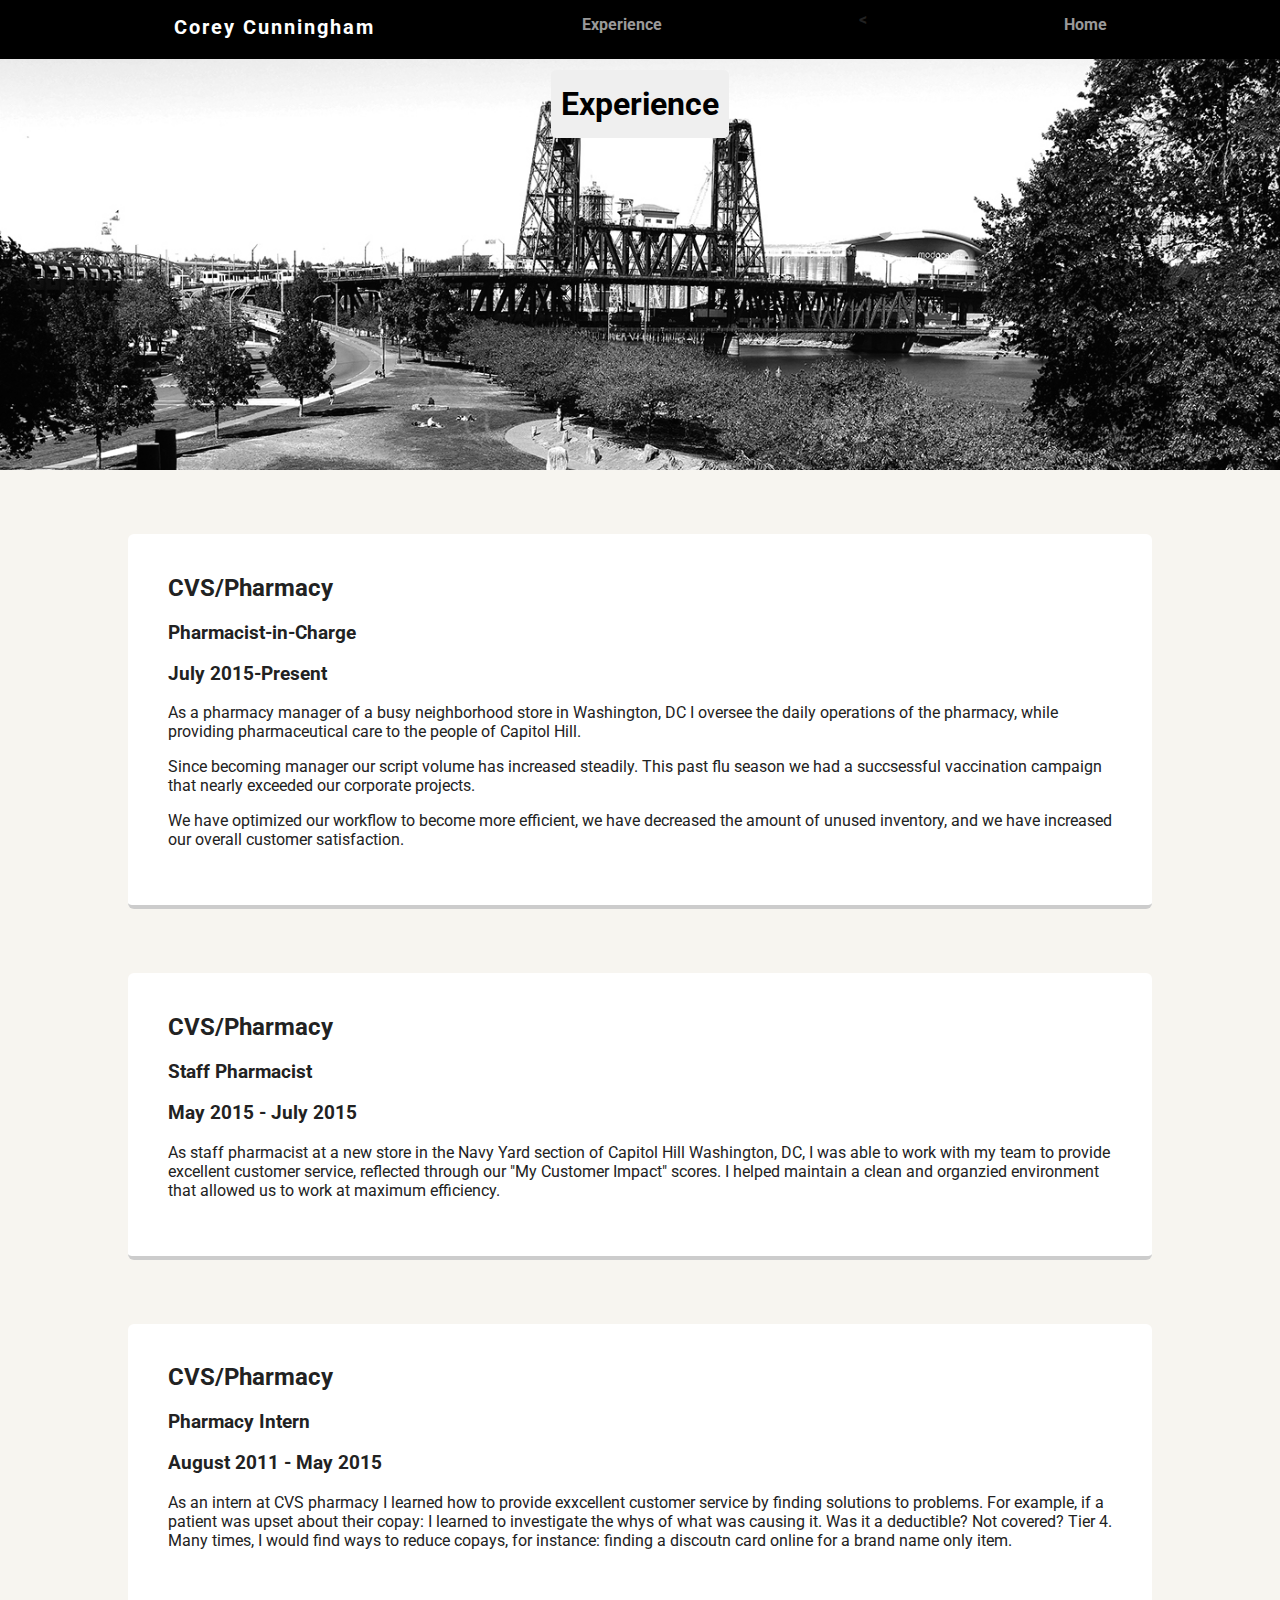
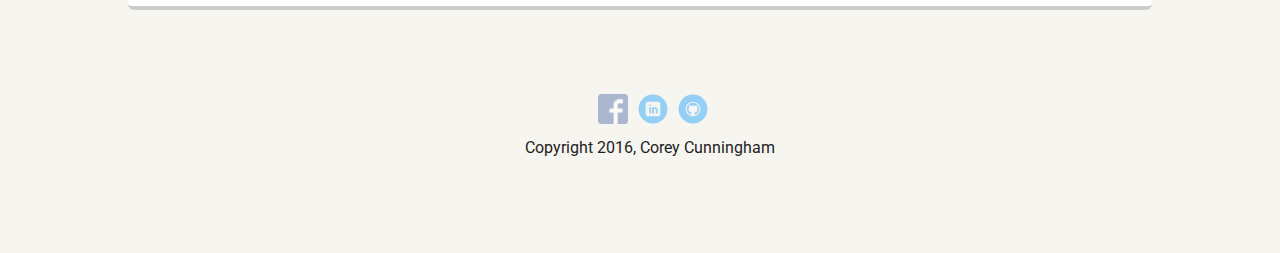
==== experience.html @ 8339ec46 "Commit and add to github" ====
<!doctype html>
<html lang="en">
<head>
  <meta charset="utf-8">
  <title>Corey Cunningham's Profile</title>
  <meta name="viewport" content="width=device-width, initial-scale=1.0">
  <link rel="stylesheet" href="styles.css">
  <link href="https://fonts.googleapis.com/css?family=Muli%7CRoboto:400,300,500,700,900" rel="stylesheet"></head>
  <body>

    <div class="main-nav">
        <ul class="nav">
          <li class="name">Corey Cunningham</li>
          <li><a href="experience.html">Experience</a></li>
          <<li><a href="index.html">Home</a></li>
        </ul>
    </div>

    <header>
      <h1 class="tag name">Experience</h1>
    </header>

   
      <div class="card resume">
        <h2>CVS/Pharmacy</h2>
        <h3>Pharmacist-in-Charge</h3>
        <h3>July 2015-Present</h3>
        <p>As a pharmacy manager of a busy neighborhood store in Washington, DC I oversee the daily operations of the pharmacy, while providing pharmaceutical care to the people of Capitol Hill.</p>
        <p>Since becoming manager our script volume has increased steadily. This past flu season we had a succsessful vaccination campaign that nearly exceeded our corporate projects.</p>
        <p>We have optimized our workflow to become more efficient, we have decreased the amount of unused inventory, and we have increased our overall customer satisfaction.</p>
      </div> 

      <div class="card resume">
        <h2>CVS/Pharmacy</h2>
        <h3>Staff Pharmacist</h3>
        <h3>May 2015 - July 2015 </h3>
        <p>As staff pharmacist at a new store in the Navy Yard section of Capitol Hill Washington, DC, I was able to work with my team to provide excellent customer service, reflected through our "My Customer Impact" scores. I helped maintain a clean and organzied environment that allowed us to work at maximum efficiency.</p>
      </div> 
      <div class="card resume">
        <h2>CVS/Pharmacy</h2>
        <h3>Pharmacy Intern</h3>
        <h3>August 2011 - May 2015 </h3>
        <p>As an intern at CVS pharmacy I learned how to provide exxcellent customer service by finding solutions to problems. For example, if a patient was upset about their copay: I learned to investigate the whys of what was causing it. Was it a deductible? Not covered? Tier 4. Many times, I would find ways to reduce copays, for instance: finding a discoutn card online for a brand name only item.</p>
      </div> 

    <footer>
      <ul>
        <li><a href="https://www.facebook.com/corey.j.cunningham.3" class="social facebook">Facebook</a></li>
        <li><a href="https://www.linkedin.com/in/corey-cunningham-41b94842" class="social linkedin">LinkedIn</a></li>
        <li><a href="https://github.com/ccunnin8" class="social github">Github</a></li>
      </ul>
      <p class="copyright">Copyright 2016, Corey Cunningham</p>
    </footer>
  </body>
  </html>
---- styles.css ----
/* Global Layout Set-up */
* { 
  box-sizing: border-box;
}
  
body {
  margin: 0;
  padding: 0;
  text-align: center;
  font-family: 'Roboto', sans-serif;
  color: #222;
  background: #f7f5f0;
}
/* Link Styles */

a {
  text-decoration: none;
  color: #999;
}
a:hover {
  color: #6633ff;
}

/* Section Styles */

.main-nav {
  width: 100%;
  background: black;
  min-height: 30px;
  padding: 10px;
  position: fixed;
  text-align: center;
}
.nav {
  display: flex;
  justify-content: space-around;
  font-weight: 700;
  list-style-type: none;
  margin: 0 auto;
  padding: 0;
}

.nav .name {
    color:white;
    letter-spacing: 2px;
    text-decoration: none;
    font-size: 1.25em;
}
.nav li {
  padding: 5px 10px 10px 10px;
}
.nav a {
  transition: all .5s;
}
.nav a:hover {
  color: white
}

header {
  text-align: center;
  background: url('images/portland.jpg') no-repeat top center ;
  background-size: cover;
  overflow: hidden;
  padding-top: 60px;
}
header {
  line-height: 1.5;
}
header .profile-image {
  margin-top: 50px;
  width: 150px;
  height: 150px;
  border-radius: 50%;
  border: 3px solid white;
  transition: all .5s;
}
header .profile-image:hover {
  transform: scale(1.2) rotate(5deg);
}
.tag {
  background-color: #efefef;
  color: black;
  padding: 10px;
  border-radius: 5px;
  display: table;
  margin: 10px auto;
} 
.location {
  background-color: #222;
  color: yellow;
}
.card {
  margin: 30px;
  padding: 20px 40px 40px;
  max-width: 500px;
  text-align: left;
  background: #fff;
  border-bottom: 4px solid #ccc;
  border-radius: 6px;
  transition: all .5s;
}
.card:hover {
  border-color: #ff99ff;
}
.resume {
  max-width:none;
  display:block;
  width: 80%;
  margin: 5% auto;
}

ul.skills {
  padding: 0;
  text-align: center;
}

.skills li {
  border-radius: 6px;
  display: inline-block;
  background: #ff9904;
  color: white;
  padding: 5px 10px;
  margin: 2px;
}

.skills li:nth-child(odd) {
  background: #0399ff;
}

footer {
  width: 100%;
  min-height: 30px;
  padding: 20px 0 40px 20px;
}

footer .copyright {
  top: -8px;
  font-size: .75em;
}

footer ul {
  list-style-type: none;
  margin: 0;
  padding: 0;
}

footer ul li {
  display: inline-block;
}

a.social {
  display: inline-block;
  text-indent: -9999px;
  margin-left: 5px;
  width: 30px;
  height: 30px;
  background-size: 30px 30px;
  opacity: .4;
  transition: all .5s;
}
a.twitter {
  background-image: url(images/twitter.svg);
}
a.linkedin {
  background-image: url(images/linkedin.svg);
}
a.github {
  background-image: url(images/github.svg);
}
a.facebook {
  background-image: url(images/facebook.png);
}
a.social:hover {
  opacity: 1;
}
.clearfix {
  clear: both;
}

/* Styles for larger screens */
@media screen and (min-width: 720px) {
  
  .flex {
      display: -ms-flexbox;      /* TWEENER - IE 10 */
      display: flex; 
      max-width: 1200px;
      -ms-flex-pack: distribute;
      justify-content: space-around;
      margin: 0 auto;
  }

  header {
    min-height: 470px;
  }

  .nav {
    max-width: 1200px;
    padding: 0 30px;
  }


  main {
    padding-top: 20px;
  }

  main p {
    line-height: 1.6em;
  }

  footer {
    font-size: 1.3em;
    max-width: 1200px;
    margin: 40px auto;
  }

}
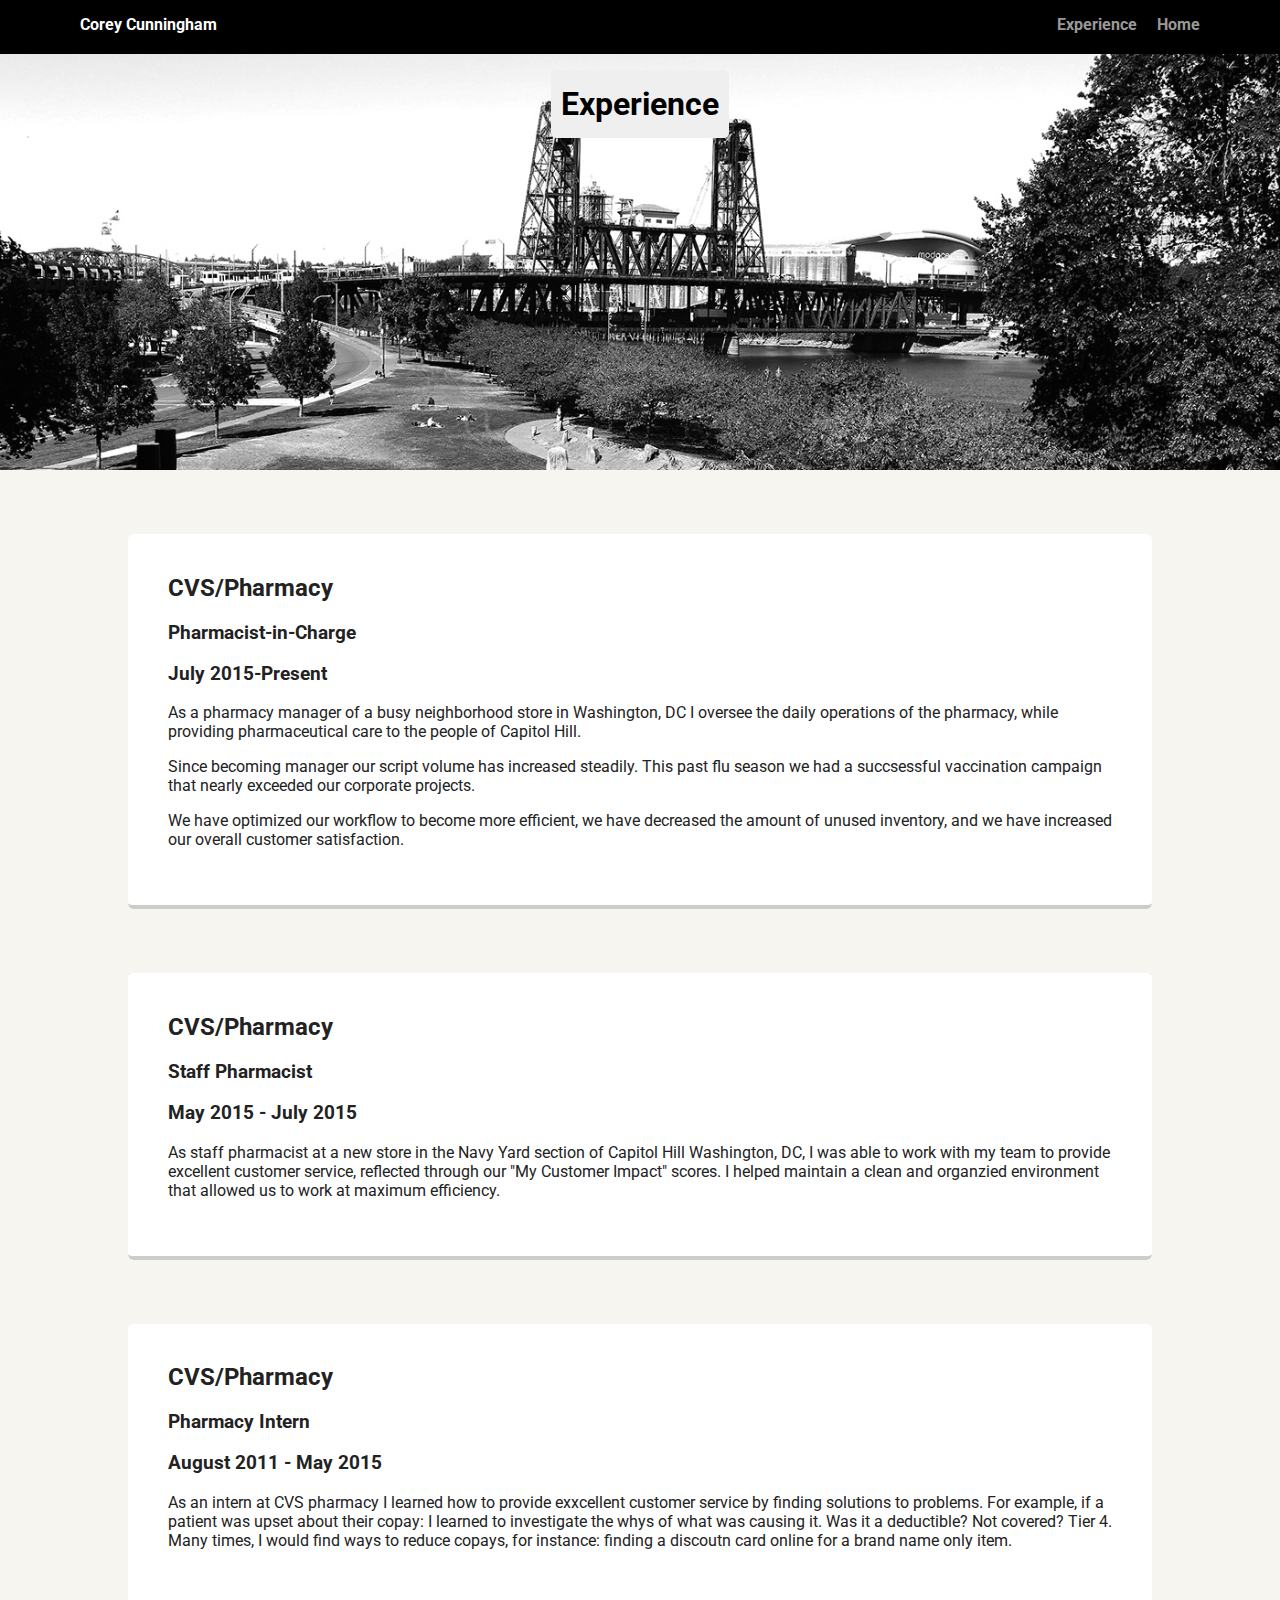
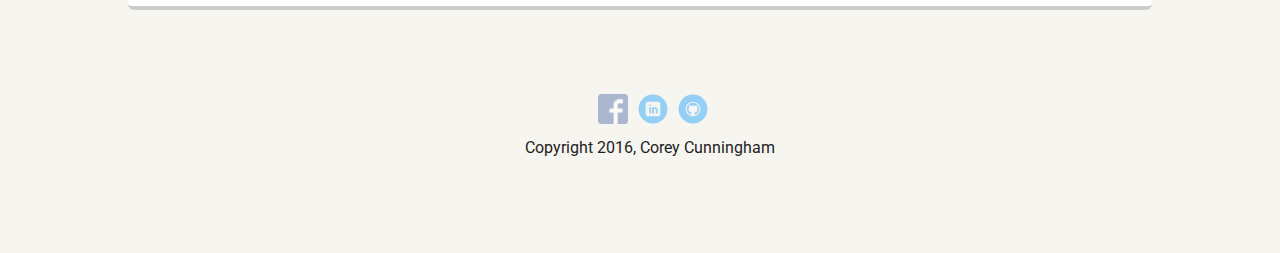
==== commit 09a9ec6a: "made HTML valid and rearranged nav bar" ====
--- a/experience.html
+++ b/experience.html
@@ -12,7 +12,7 @@
         <ul class="nav">
           <li class="name">Corey Cunningham</li>
           <li><a href="experience.html">Experience</a></li>
-          <<li><a href="index.html">Home</a></li>
+          <li><a href="index.html">Home</a></li>
         </ul>
     </div>
 
--- a/styles.css
+++ b/styles.css
@@ -28,7 +28,7 @@
   background: black;
   min-height: 30px;
   padding: 10px;
-  position: fixed;
+  position:fixed;
   text-align: center;
 }
 .nav {
@@ -41,16 +41,17 @@
 }
 
 .nav .name {
-    color:white;
-    letter-spacing: 2px;
-    text-decoration: none;
-    font-size: 1.25em;
+    color: white;
+    display:block;
+    margin-right: auto;
 }
 .nav li {
   padding: 5px 10px 10px 10px;
 }
 .nav a {
   transition: all .5s;
+  display:inline;
+  float:right;
 }
 .nav a:hover {
   color: white
